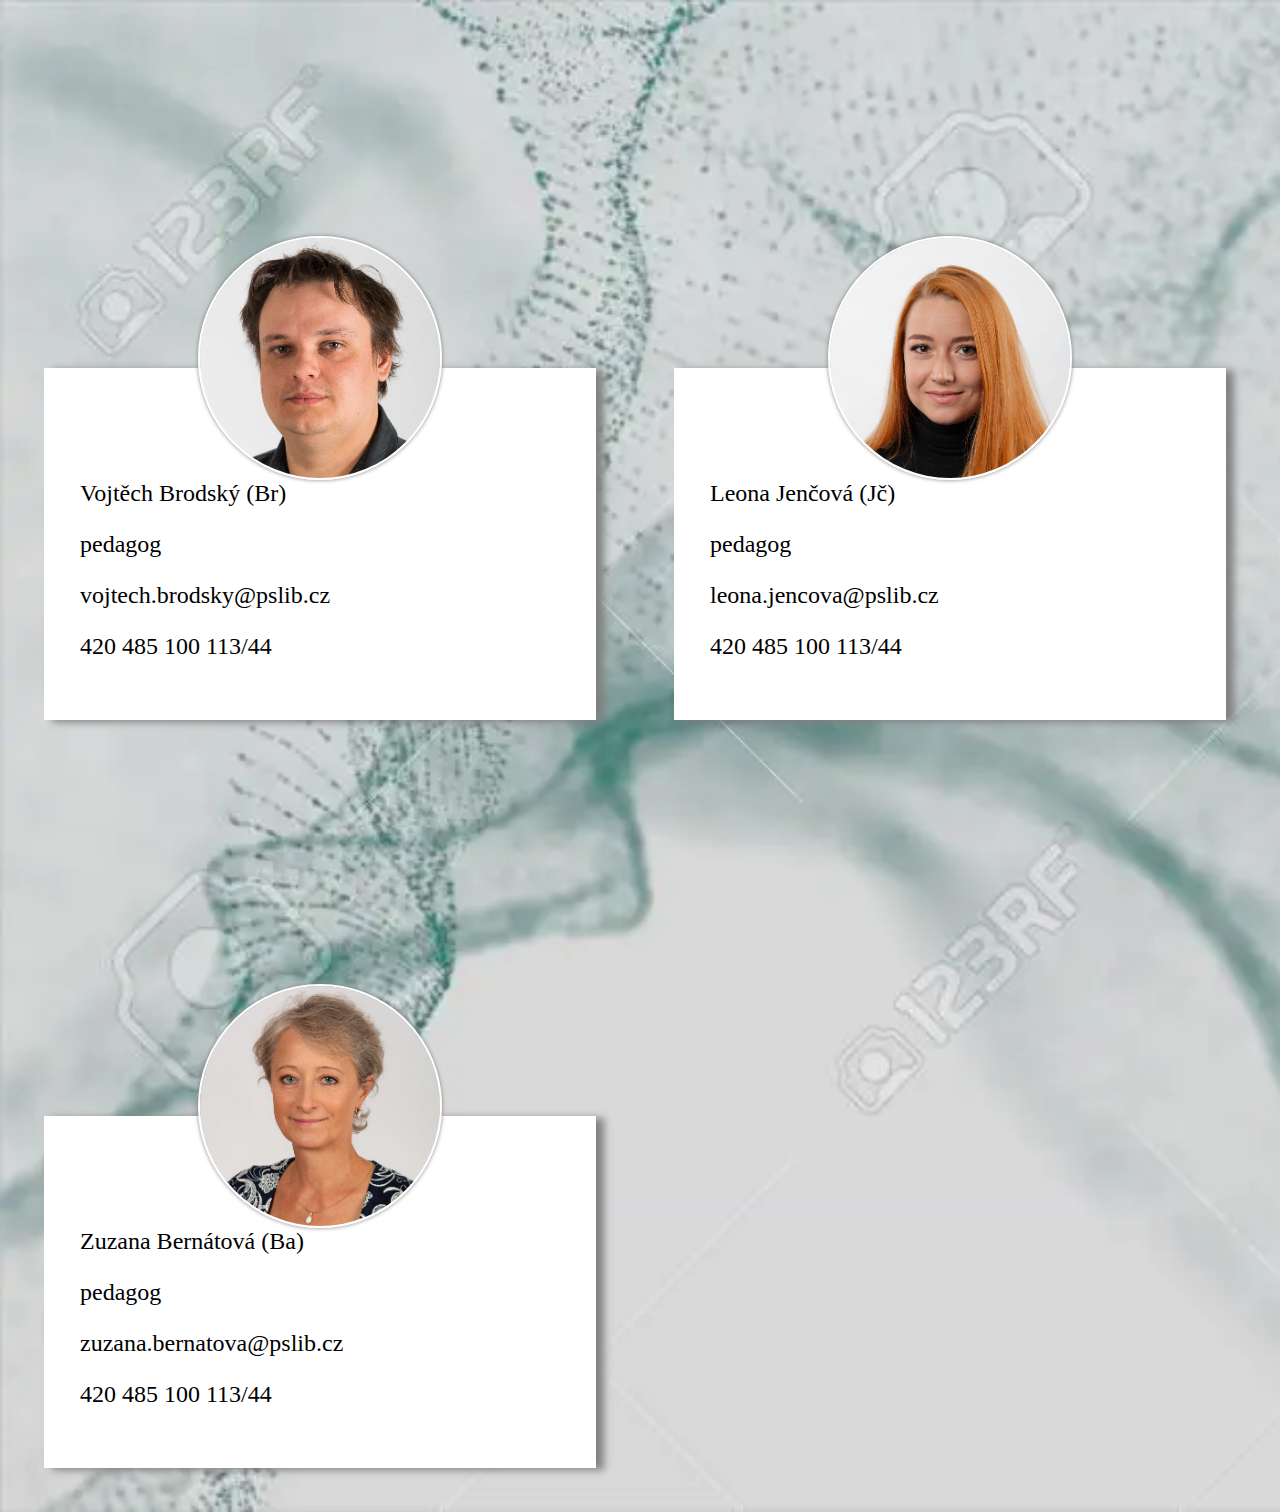
==== index.html @ 61278001 "ukol" ====
<!DOCTYPE html>
<html lang="en">
<head>
    <meta charset="UTF-8">
    <meta name="viewport" content="width=device-width, initial-scale=1.0">
    <link rel="stylesheet" href="main.css">
    <title>CARD</title>
</head>
<body>
    <div class="ucitele">
        <div class="card">
            <img src="img/Br.jpg" alt="obrazek" class="obličej">
            <div class="card__name">
                Vojtěch Brodský (Br)
            </div>
            <div class="card__information">
                <div class="card_info1">
                    <p>pedagog</p>
                </div>
                <div class="card_info2">
                    <p>vojtech.brodsky@pslib.cz</p>
                </div>
                <div class="card_info2">
                    <p>420 485 100 113/44</p>
                </div>
            </div>
        </div>
        <div class="card">
            <img src="img/Jc.jpg" alt="obrazek" class="obličej">
            <div class="card__name">
                Leona Jenčová (Jč)
            </div>
            <div class="card__information">
                <div class="card_info1">
                    <p>pedagog</p>
                </div>
                <div class="card_info2">
                    <p>leona.jencova@pslib.cz</p>
                </div>
                <div class="card_info2">
                    <p>420 485 100 113/44</p>
                </div>
            </div>
        </div>
        <div class="card">
            <img src="img/Ba.jpg" alt="obrazek" class="obličej">
            <div class="card__name">
                Zuzana Bernátová (Ba)
            </div>
            <div class="card__information">
                <div class="card_info1">
                    <p>pedagog</p>
                </div>
                <div class="card_info2">
                    <p>zuzana.bernatova@pslib.cz</p>
                </div>
                <div class="card_info2">
                    <p>420 485 100 113/44</p>
                </div>
            </div>
        </div>
    </div>
</body>
</html>
---- main.css ----
html{
    font-size: 1.5em;
}

body{
    background-image: url(img/bg.webp);
    background-size: cover;
}
.card{
    box-shadow: 8px 2px 8px grey;
    background-color: white;
    padding: 1.5em;
    display: inline-block;
    margin: 15em 1.5em 1.5em 1.5em;
    width: 20em;
}

.obličej{
    width: 50%;
    aspect-ratio: 1/1;
    height: auto;
    object-fit: cover;
    object-position: 0% 0%;
    box-shadow: 0 0 4px grey;
    margin: auto;
    display: block;
    margin-top: calc(-30% - 1em);
    border-radius: 100%;
    border-color: white;
    border-width: 2px;
    border-style: solid;
}
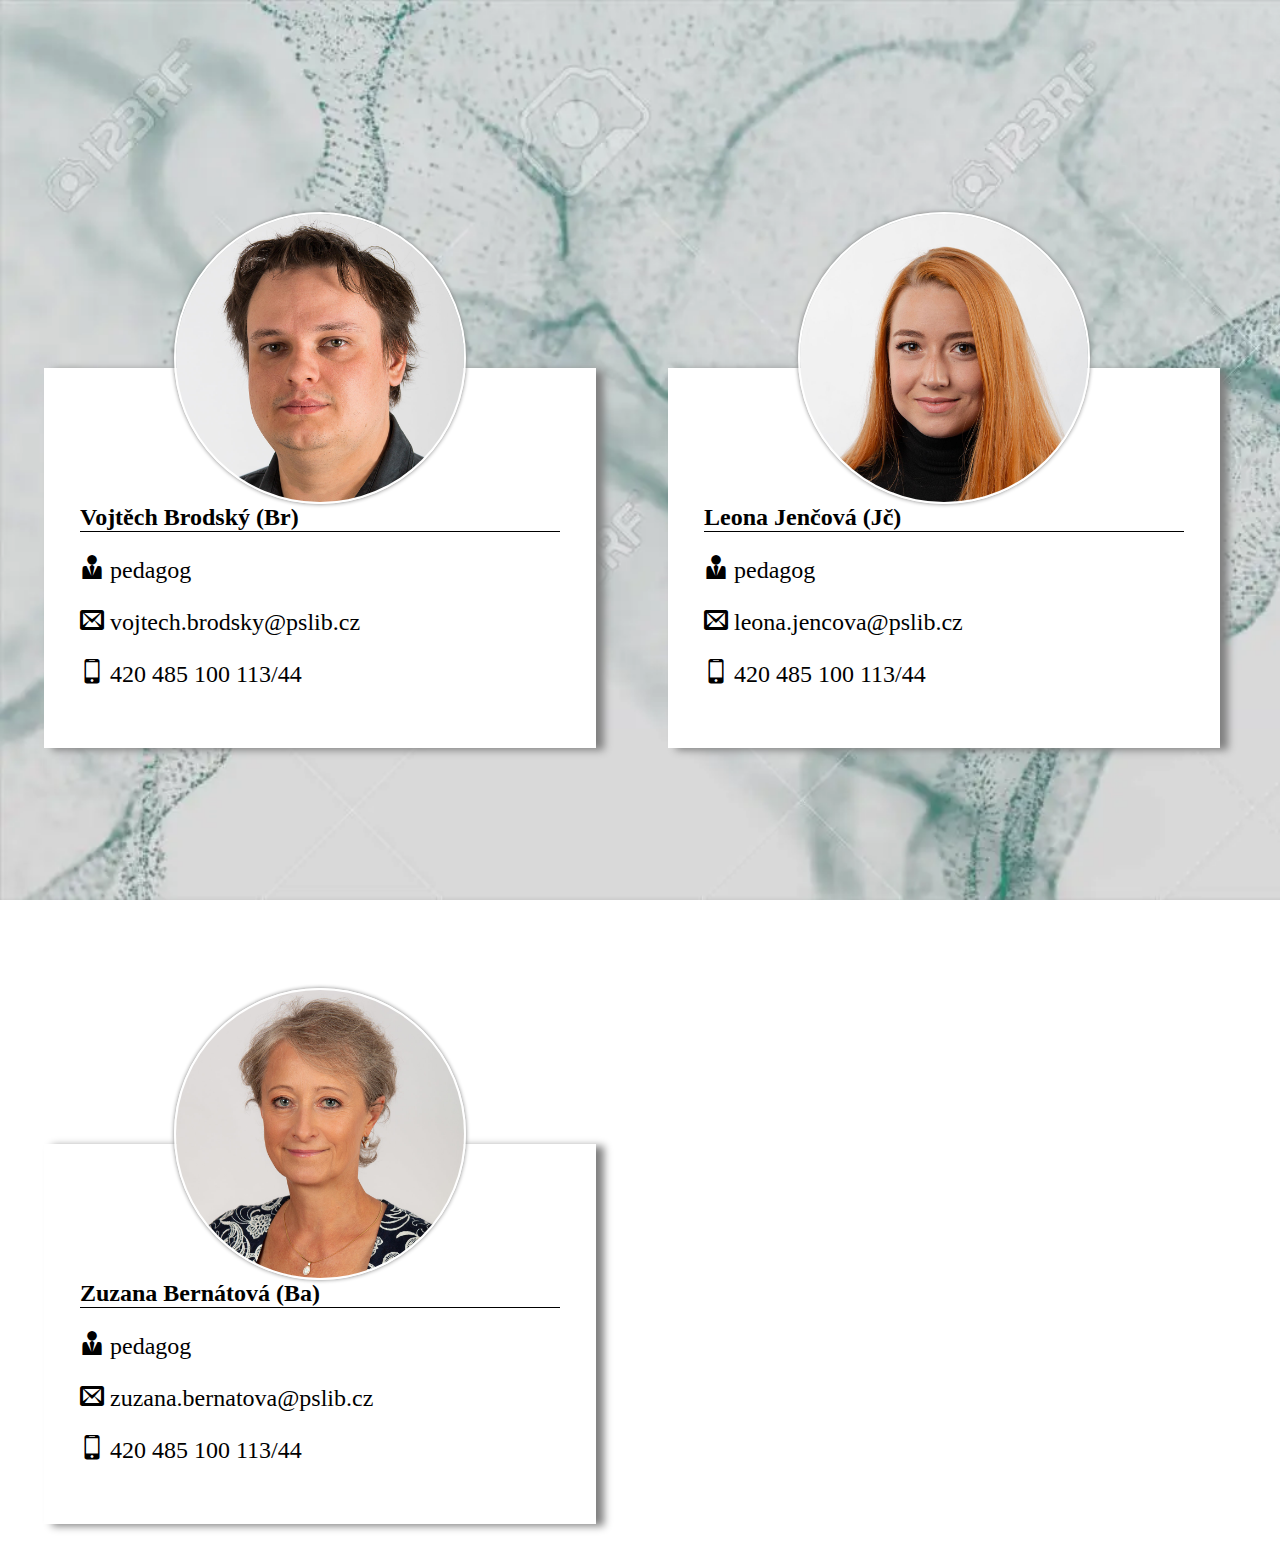
==== commit f443d47b: "ukol2" ====
--- a/index.html
+++ b/index.html
@@ -15,13 +15,19 @@
             </div>
             <div class="card__information">
                 <div class="card_info1">
-                    <p>pedagog</p>
+                    <p>
+                        <span class="icon-user-tie"></span> pedagog
+                    </p>
                 </div>
                 <div class="card_info2">
-                    <p>vojtech.brodsky@pslib.cz</p>
+                    <p>
+                        <span class="icon-envelop"></span> vojtech.brodsky@pslib.cz
+                    </p>
                 </div>
                 <div class="card_info2">
-                    <p>420 485 100 113/44</p>
+                    <p>
+                        <span class="icon-mobile"></span> 420 485 100 113/44
+                    </p>
                 </div>
             </div>
         </div>
@@ -32,13 +38,19 @@
             </div>
             <div class="card__information">
                 <div class="card_info1">
-                    <p>pedagog</p>
+                    <p>
+                        <span class="icon-user-tie"></span> pedagog
+                    </p>
                 </div>
                 <div class="card_info2">
-                    <p>leona.jencova@pslib.cz</p>
+                    <p>
+                        <span class="icon-envelop"></span> leona.jencova@pslib.cz
+                    </p>
                 </div>
                 <div class="card_info2">
-                    <p>420 485 100 113/44</p>
+                    <p>
+                        <span class="icon-mobile"></span> 420 485 100 113/44
+                    </p>
                 </div>
             </div>
         </div>
@@ -49,13 +61,19 @@
             </div>
             <div class="card__information">
                 <div class="card_info1">
-                    <p>pedagog</p>
+                    <p>
+                        <span class="icon-user-tie"></span> pedagog
+                    </p>
                 </div>
                 <div class="card_info2">
-                    <p>zuzana.bernatova@pslib.cz</p>
+                    <p>
+                        <span class="icon-envelop"></span> zuzana.bernatova@pslib.cz
+                    </p>
                 </div>
                 <div class="card_info2">
-                    <p>420 485 100 113/44</p>
+                    <p>
+                        <span class="icon-mobile"></span> 420 485 100 113/44
+                    </p>
                 </div>
             </div>
         </div>
@@ -65,4 +83,3 @@
 
 
 
-
--- a/main.css
+++ b/main.css
@@ -1,3 +1,5 @@
+@import url(./font/style.css);
+
 html{
     font-size: 1.5em;
 }
@@ -5,6 +7,7 @@
 body{
     background-image: url(img/bg.webp);
     background-size: cover;
+    background-attachment: fixed;
 }
 .card{
     box-shadow: 8px 2px 8px grey;
@@ -15,8 +18,14 @@
     width: 20em;
 }
 
+.ucitele{
+    display:flex;
+    flex-wrap: wrap;
+
+}
+
 .obličej{
-    width: 50%;
+    width: 12em;
     aspect-ratio: 1/1;
     height: auto;
     object-fit: cover;
@@ -24,9 +33,12 @@
     box-shadow: 0 0 4px grey;
     margin: auto;
     display: block;
-    margin-top: calc(-30% - 1em);
+    margin-top: -8em;
     border-radius: 100%;
-    border-color: white;
-    border-width: 2px;
-    border-style: solid;
+    border: .1em solid white;
+
+}
+.card__name{
+    border-bottom: 1.5px solid black;
+    font-weight: bold;
 }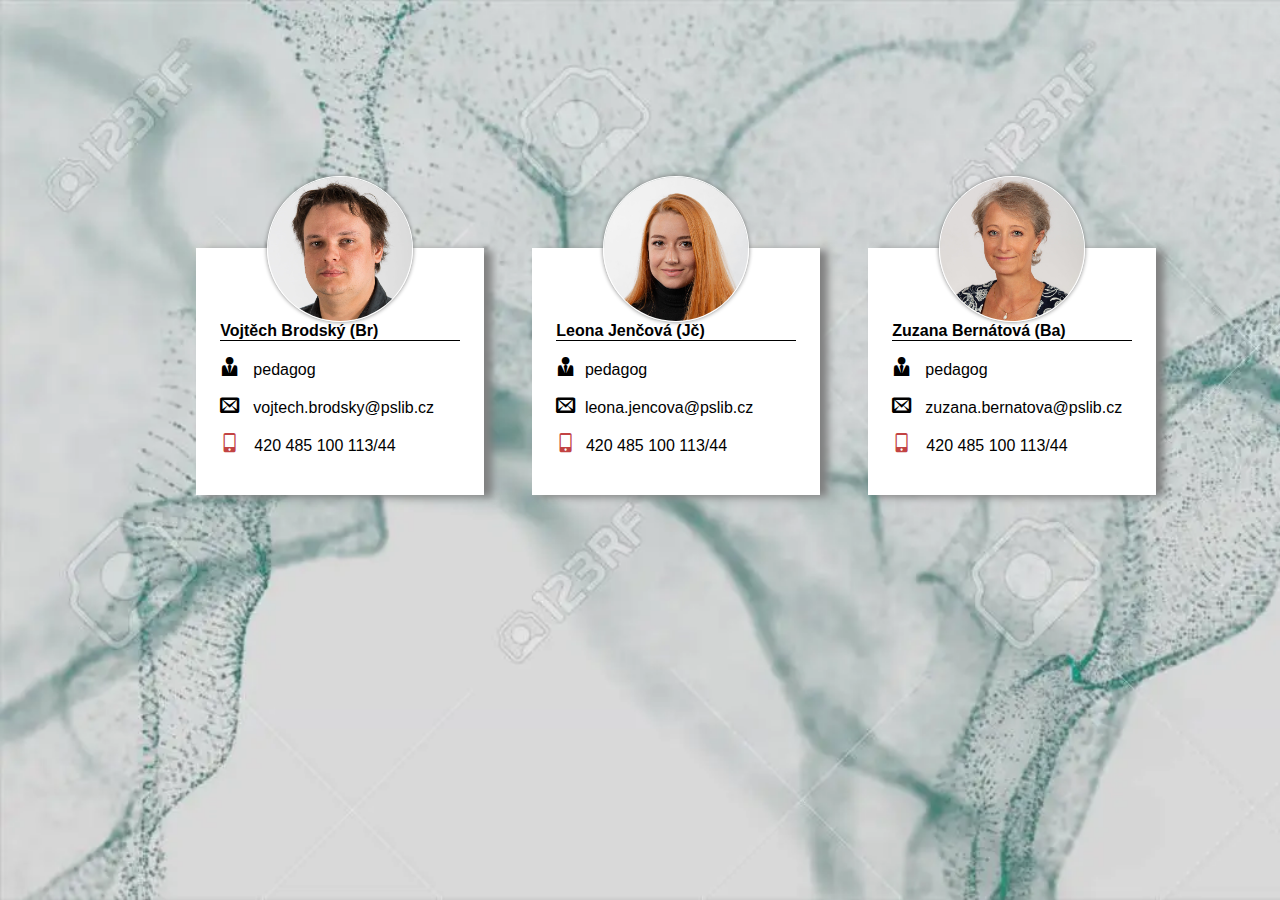
==== commit 80f7c444: "ukol4" ====
--- a/index.html
+++ b/index.html
@@ -14,19 +14,19 @@
                 Vojtěch Brodský (Br)
             </div>
             <div class="card__information">
-                <div class="card_info1">
+                <div class="card_info">
                     <p>
-                        <span class="icon-user-tie"></span> pedagog
+                        <span class="icon-user-tie icon"></span> pedagog
                     </p>
                 </div>
-                <div class="card_info2">
+                <div class="card_info">
                     <p>
-                        <span class="icon-envelop"></span> vojtech.brodsky@pslib.cz
+                        <span class="icon-envelop icon"></span> vojtech.brodsky@pslib.cz
                     </p>
                 </div>
-                <div class="card_info2">
+                <div class="card_info">
                     <p>
-                        <span class="icon-mobile"></span> 420 485 100 113/44
+                        <span class="icon-mobile icon"></span> 420 485 100 113/44
                     </p>
                 </div>
             </div>
@@ -37,19 +37,19 @@
                 Leona Jenčová (Jč)
             </div>
             <div class="card__information">
-                <div class="card_info1">
+                <div class="card_info">
                     <p>
-                        <span class="icon-user-tie"></span> pedagog
+                        <span class="icon-user-tie icon"></span>pedagog
                     </p>
                 </div>
-                <div class="card_info2">
+                <div class="card_info">
                     <p>
-                        <span class="icon-envelop"></span> leona.jencova@pslib.cz
+                        <span class="icon-envelop icon"></span>leona.jencova@pslib.cz
                     </p>
                 </div>
-                <div class="card_info2">
+                <div class="card_info">
                     <p>
-                        <span class="icon-mobile"></span> 420 485 100 113/44
+                        <span class="icon-mobile icon"></span>420 485 100 113/44
                     </p>
                 </div>
             </div>
@@ -60,19 +60,19 @@
                 Zuzana Bernátová (Ba)
             </div>
             <div class="card__information">
-                <div class="card_info1">
+                <div class="card_info">
                     <p>
-                        <span class="icon-user-tie"></span> pedagog
+                        <span class="icon-user-tie icon"></span> pedagog
                     </p>
                 </div>
-                <div class="card_info2">
+                <div class="card_info">
                     <p>
-                        <span class="icon-envelop"></span> zuzana.bernatova@pslib.cz
+                        <span class="icon-envelop icon"></span> zuzana.bernatova@pslib.cz
                     </p>
                 </div>
-                <div class="card_info2">
+                <div class="card_info">
                     <p>
-                        <span class="icon-mobile"></span> 420 485 100 113/44
+                        <span class="icon-mobile icon"></span> 420 485 100 113/44
                     </p>
                 </div>
             </div>
@@ -81,5 +81,3 @@
 </body>
 </html>
 
-
-
--- a/main.css
+++ b/main.css
@@ -1,7 +1,8 @@
 @import url(./font/style.css);
 
 html{
-    font-size: 1.5em;
+    font-size: 100%;
+    font-family: sans-serif;
 }
 
 body{
@@ -9,23 +10,28 @@
     background-size: cover;
     background-attachment: fixed;
 }
+
+
+.ucitele{
+    display:flex;
+    margin-left: 13%;
+    overflow-x: scroll;
+}
+
+
+
 .card{
     box-shadow: 8px 2px 8px grey;
     background-color: white;
     padding: 1.5em;
     display: inline-block;
     margin: 15em 1.5em 1.5em 1.5em;
-    width: 20em;
-}
-
-.ucitele{
-    display:flex;
-    flex-wrap: wrap;
-
+    width: 15em;
+    
 }
 
 .obličej{
-    width: 12em;
+    width: 9em;
     aspect-ratio: 1/1;
     height: auto;
     object-fit: cover;
@@ -33,7 +39,7 @@
     box-shadow: 0 0 4px grey;
     margin: auto;
     display: block;
-    margin-top: -8em;
+    margin-top: -6em;
     border-radius: 100%;
     border: .1em solid white;
 
@@ -41,4 +47,13 @@
 .card__name{
     border-bottom: 1.5px solid black;
     font-weight: bold;
+}
+
+.icon-mobile{
+    color: rgb(194, 67, 67);
+}
+
+.icon {
+    padding-right: .5em;
+    font-size: 1.2em;
 }